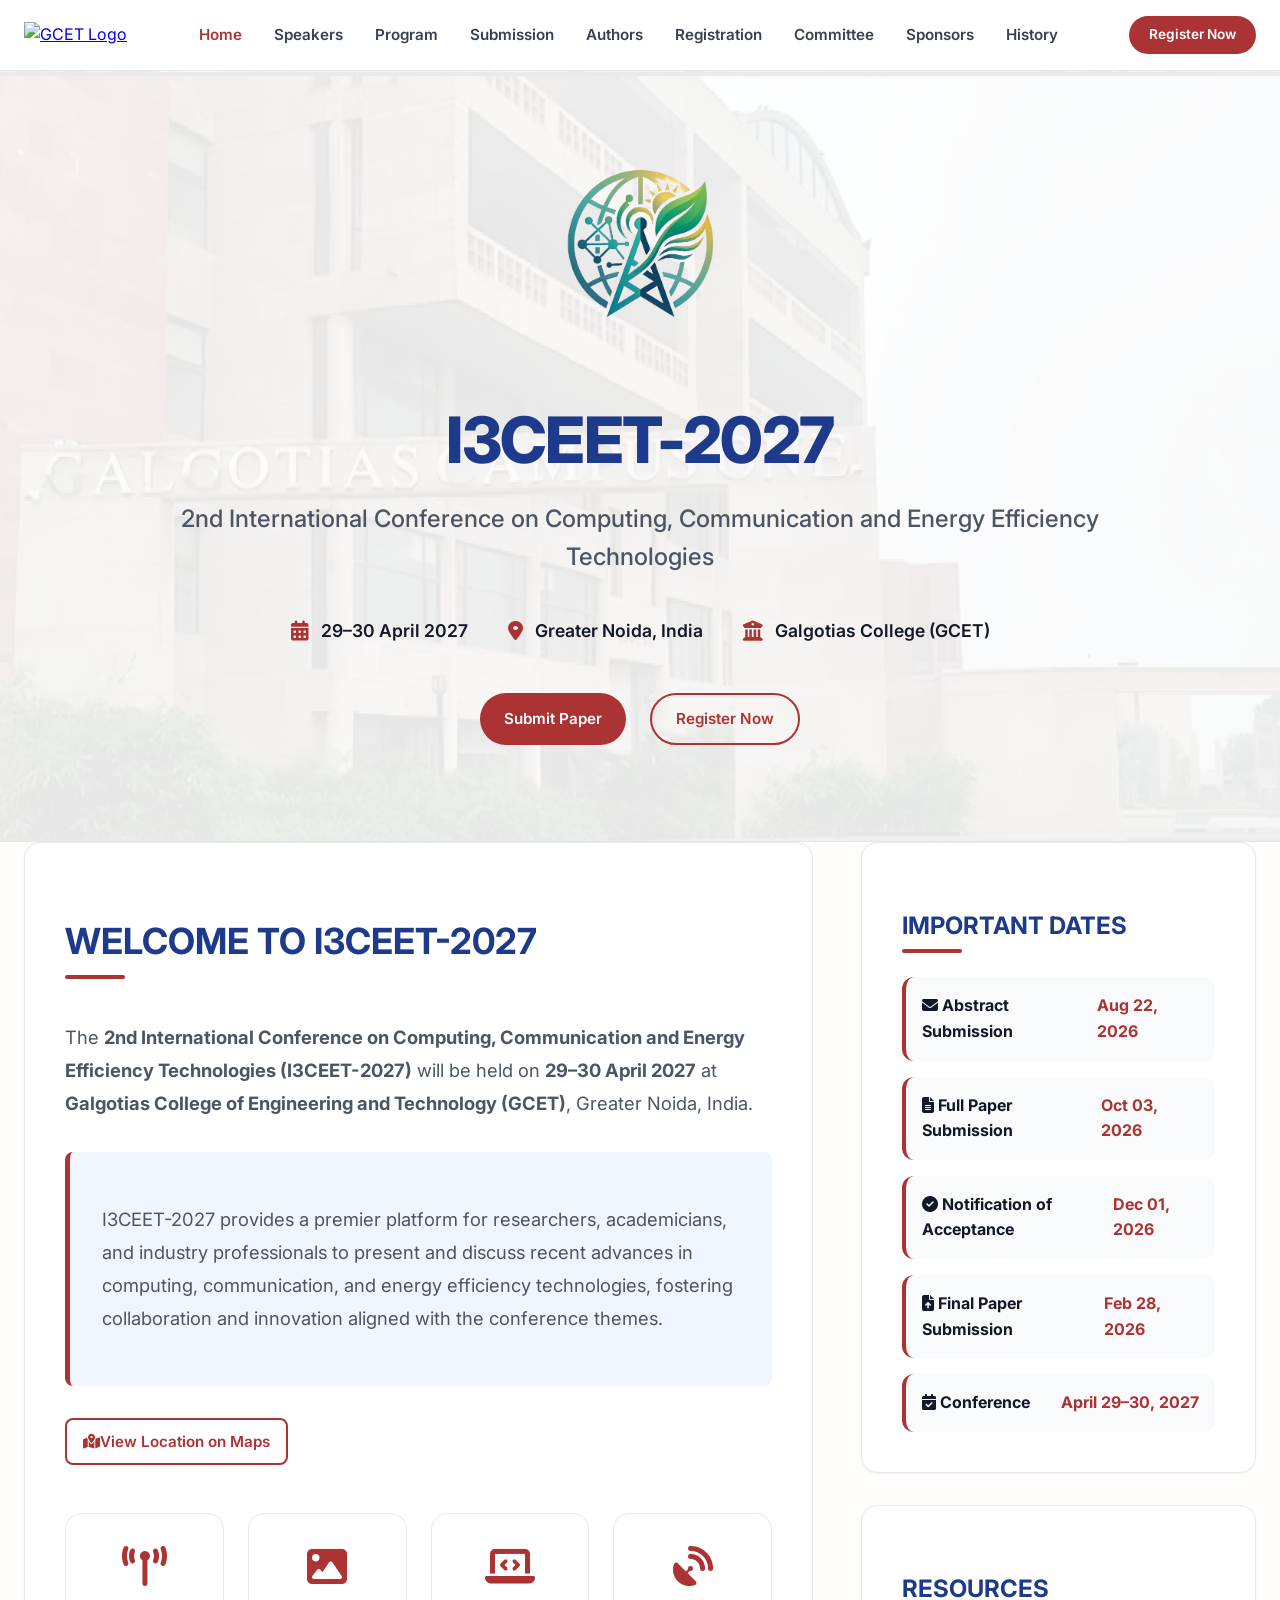
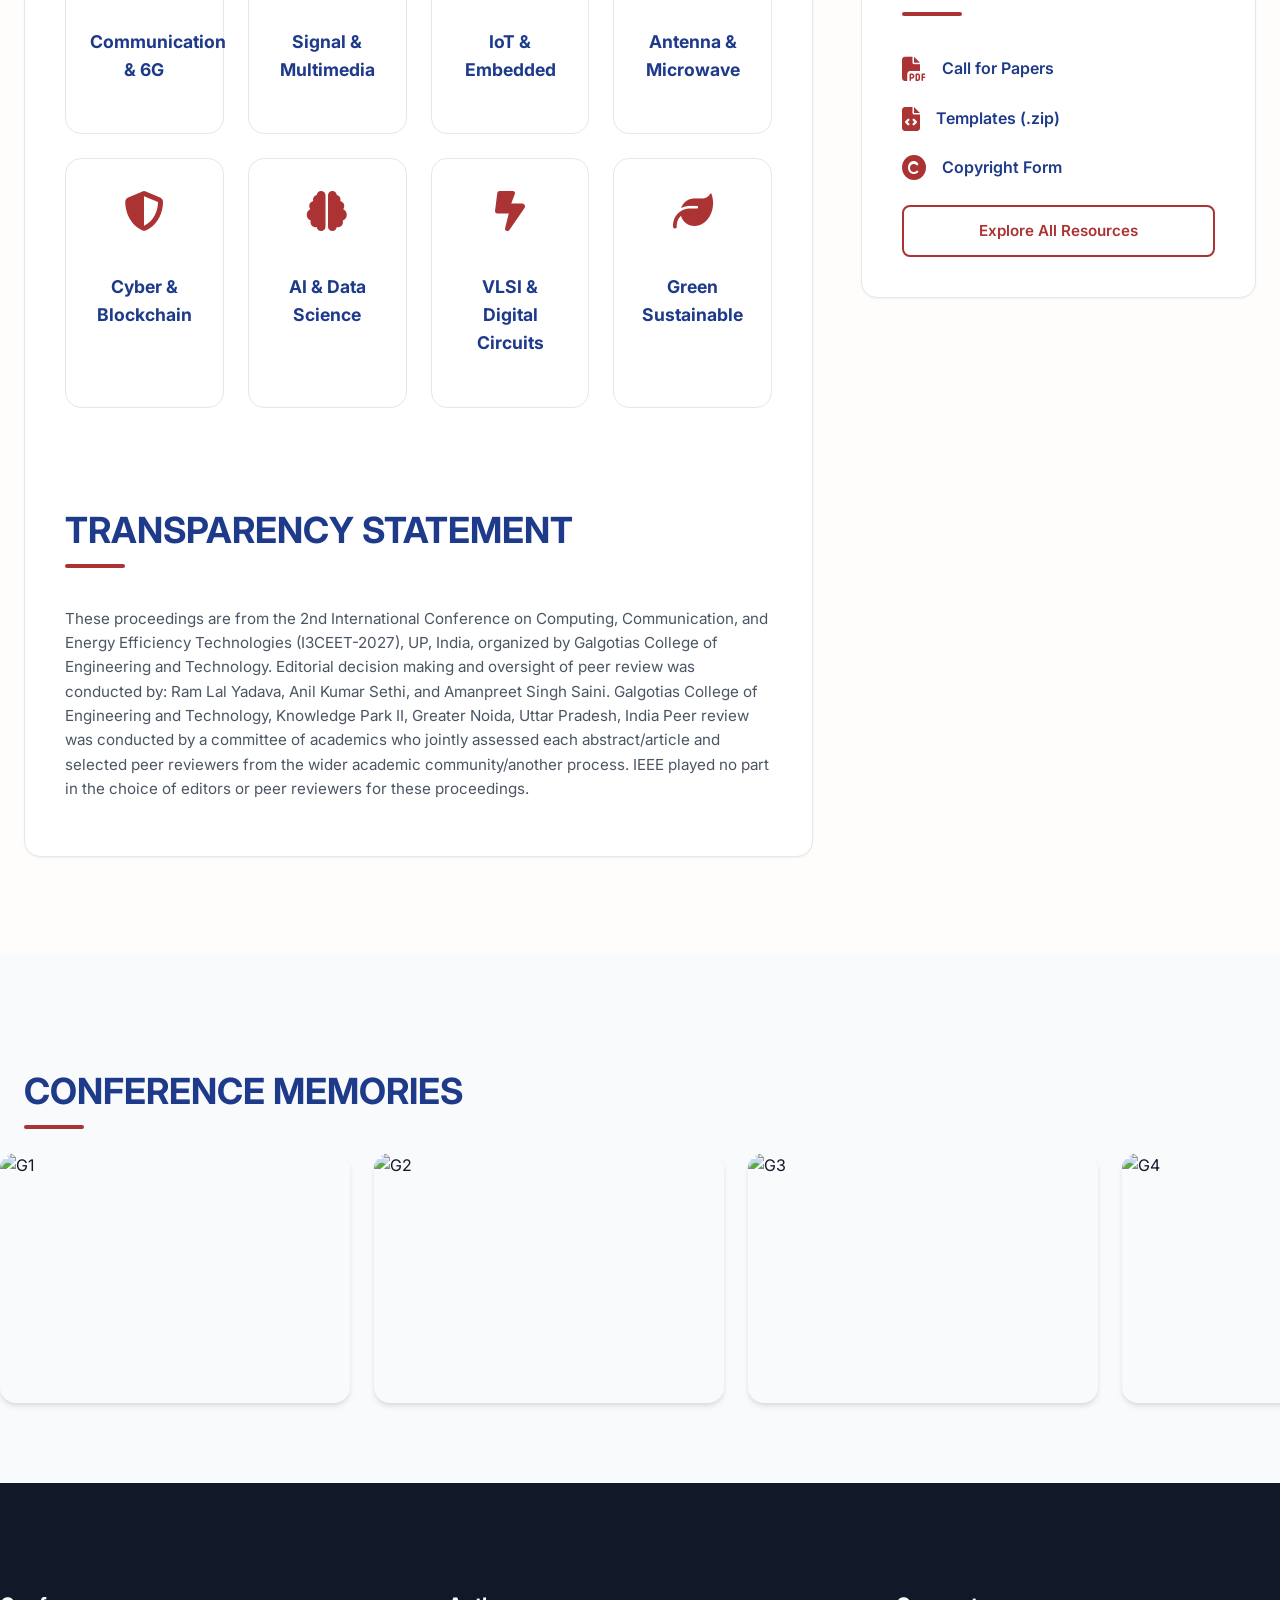
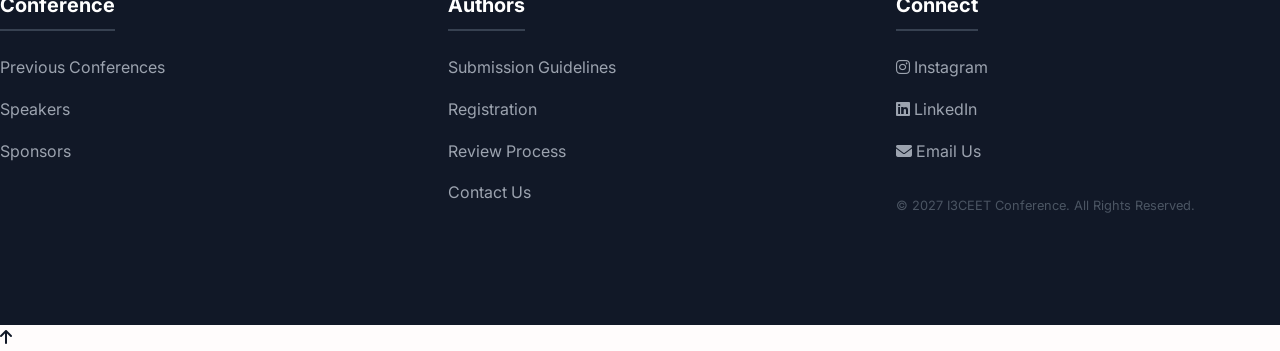
==== index.html @ a471e2b1 "pushing latest changes to new I3CEET repository" ====
<!DOCTYPE html>
<html lang="en">

<head>
    <meta charset="UTF-8">
    <meta name="viewport" content="width=device-width, initial-scale=1.0">
    <title>I3CEET-2027 | IEEE Style Conference</title>

    <!-- Meta SEO -->
    <meta name="keywords"
        content="I3CEET-2027, Conference, Computing, Communication, Energy Efficiency Technologies, GCET, Greater Noida, India">
    <meta name="description"
        content="2nd International Conference on Computing, Communication and Energy Efficiency Technologies (I3CEET-2027) at Galgotias College of Engineering and Technology, Greater Noida.">

    <!-- Fonts & Icons -->
    <link href="https://fonts.googleapis.com/css2?family=Inter:wght@300;400;500;600;700;800&display=swap"
        rel="stylesheet">
    <link rel="stylesheet" href="https://cdnjs.cloudflare.com/ajax/libs/font-awesome/6.4.0/css/all.min.css">

    <!-- CSS -->
    <link rel="stylesheet" href="css/reset.css">
    <link rel="stylesheet" href="css/modern.css">

    <style>
        /* Modern Enhancements for Index Page */
        .hero-section {
            background: linear-gradient(rgba(255, 255, 255, 0.9), rgba(255, 255, 255, 0.9)), url('images/hero-bg.png');
            background-size: cover;
            background-position: center;
        }

        .cta-group {
            display: flex;
            gap: 1.5rem;
            justify-content: center;
            margin-top: 3rem;
        }

        .track-grid {
            display: grid;
            grid-template-columns: repeat(auto-fit, minmax(200px, 1fr));
            gap: 1.5rem;
            margin-top: 3rem;
        }

        .track-card {
            background: white;
            padding: 2rem 1.5rem;
            border-radius: 1rem;
            border: 1px solid var(--border);
            text-align: center;
            transition: var(--transition);
            cursor: pointer;
        }

        .track-card:hover {
            transform: translateY(-5px);
            border-color: var(--accent);
            box-shadow: var(--shadow-lg);
        }

        .track-card i {
            font-size: 2.5rem;
            color: var(--accent);
            margin-bottom: 1.5rem;
        }

        .track-card h3 {
            font-size: 1.1rem;
            font-weight: 700;
            color: #1e3a8a;
        }

        .welcome-text {
            font-size: 1.15rem;
            color: var(--text-muted);
            line-height: 1.8;
        }

        .highlight-box {
            background-color: #eff6ff;
            border-left: 5px solid var(--accent);
            padding: 2rem;
            border-radius: 0.5rem;
            margin: 2rem 0;
        }
    </style>

    <!-- Scripts -->
    <script src="https://code.jquery.com/jquery-3.6.0.min.js"></script>
    <script src="js/ticker-data.js" defer></script>
    <script src="js/footer-data.js" defer></script>
    <script src="js/dates-data.js" defer></script>
    <script src="js/nav-data.js" defer></script>
    <script src="js/modern.js" defer></script>
</head>

<body>

    <!-- News Ticker -->
    <div id="ticker-placeholder"></div>

    <!-- Sticky Navigation -->
    <nav id="nav-placeholder" class="modern-nav"></nav>

    <!-- Hero Section -->
    <header class="modern-header hero-section">
        <div class="container hero-content">
            <img src="images/I3CEET Logo.png" alt="I3CEET Logo" style="width: 200px; margin-bottom: 2rem;">
            <h1 class="conference-title">I3CEET-2027</h1>
            <p class="conference-subtitle">2nd International Conference on Computing, Communication and Energy Efficiency
                Technologies</p>

            <div class="quick-info">
                <div class="info-item"><i class="fa fa-calendar-alt"></i> 29–30 April 2027</div>
                <div class="info-item"><i class="fa fa-map-marker-alt"></i> Greater Noida, India</div>
                <div class="info-item"><i class="fa fa-university"></i> Galgotias College (GCET)</div>
            </div>

            <div class="cta-group" style="flex-wrap: wrap;">
                <a href="paper-sub-guidelines.html" class="btn btn-primary btn-lg">Submit Paper</a>
                <a href="registration.html" class="btn btn-outline btn-lg">Register Now</a>
            </div>
        </div>
    </header>

    <!-- Main Content Area -->
    <div class="container main-content mt-12">

        <!-- Main Column -->
        <main>
            <section class="section-card">
                <h2 class="section-title">WELCOME TO I3CEET-2027</h2>
                <div class="welcome-text">
                    <p>
                        The <strong>2nd International Conference on Computing, Communication and Energy Efficiency
                            Technologies (I3CEET-2027)</strong> will be held on <strong>29–30 April
                            2027</strong> at <strong>Galgotias College of Engineering and Technology (GCET)</strong>,
                        Greater Noida, India.
                    </p>

                    <div class="highlight-box">
                        <p>I3CEET-2027 provides a premier platform for researchers, academicians, and industry
                            professionals to present and discuss recent advances in computing, communication, and
                            energy efficiency technologies, fostering collaboration and innovation aligned with the
                            conference themes.</p>
                    </div>

                    <p style="margin-top: 1.5rem;">
                        <a href="https://maps.app.goo.gl/qdZw1YLJTKPo7xcTA" target="_blank" class="btn btn-outline"
                            style="border-radius: 8px; padding: 0.5rem 1rem;">
                            <i class="fa fa-map-location-dot"></i> View Location on Maps
                        </a>
                    </p>
                </div>

                <div class="track-grid" style="grid-template-columns: repeat(auto-fit, minmax(140px, 1fr));">
                    <div class="track-card" onclick="location.href='technical-program.html';">
                        <i class="fa fa-tower-broadcast"></i>
                        <h3>Communication & 6G</h3>
                    </div>
                    <div class="track-card" onclick="location.href='technical-program.html';">
                        <i class="fa fa-image"></i>
                        <h3>Signal & Multimedia</h3>
                    </div>
                    <div class="track-card" onclick="location.href='technical-program.html';">
                        <i class="fa fa-laptop-code"></i>
                        <h3>IoT & Embedded</h3>
                    </div>
                    <div class="track-card" onclick="location.href='technical-program.html';">
                        <i class="fa fa-satellite-dish"></i>
                        <h3>Antenna & Microwave</h3>
                    </div>
                    <div class="track-card" onclick="location.href='technical-program.html';">
                        <i class="fa fa-shield-halved"></i>
                        <h3>Cyber & Blockchain</h3>
                    </div>
                    <div class="track-card" onclick="location.href='technical-program.html';">
                        <i class="fa fa-brain"></i>
                        <h3>AI & Data Science</h3>
                    </div>
                    <div class="track-card" onclick="location.href='technical-program.html';">
                        <i class="fa fa-bolt-lightning"></i>
                        <h3>VLSI & Digital Circuits</h3>
                    </div>
                    <div class="track-card" onclick="location.href='technical-program.html';">
                        <i class="fa fa-leaf"></i>
                        <h3>Green Sustainable</h3>
                    </div>
                </div>

                <div style="margin-top: 4rem;">
                    <h2 class="section-title">TRANSPARENCY STATEMENT</h2>
                    <p style="color: var(--text-muted); font-size: 0.95rem;">
                        These proceedings are from the 2nd International Conference on Computing, Communication, and
                        Energy Efficiency Technologies (I3CEET-2027), UP, India, organized by Galgotias College of
                        Engineering and Technology. Editorial decision making and oversight of peer review was conducted
                        by: Ram Lal Yadava, Anil Kumar Sethi, and Amanpreet Singh Saini. 
                        Galgotias College of Engineering
                        and Technology, Knowledge Park II, Greater Noida, Uttar Pradesh, India Peer review was conducted
                        by a committee of academics who jointly assessed each abstract/article and selected peer
                        reviewers from the wider academic community/another process. IEEE played no part in
                        the choice of editors or peer reviewers for these proceedings.
                    </p>
                </div>
            </section>
        </main>

        <!-- Sidebar -->
        <aside>
            <section class="section-card">
                <h3 class="section-title" style="font-size: 1.5rem;">IMPORTANT DATES</h3>
                <div id="dates-placeholder"></div>
            </section>

            <section class="section-card">
                <h3 class="section-title" style="font-size: 1.5rem;">RESOURCES</h3>
                <ul class="footer-section" style="list-style: none; padding: 0;">
                    <li style="margin-bottom: 1.5rem;">
                        <a href="resources/call_for_papers.pdf"
                            style="display: flex; align-items: center; gap: 1rem; color: #1e3a8a; font-weight: 600;">
                            <i class="fa fa-file-pdf" style="font-size: 1.5rem; color: var(--accent);"></i> Call for
                            Papers
                        </a>
                    </li>
                    <li style="margin-bottom: 1.5rem;">
                        <a href="resources/Submission_Format_Doc.zip"
                            style="display: flex; align-items: center; gap: 1rem; color: #1e3a8a; font-weight: 600;">
                            <i class="fa fa-file-code" style="font-size: 1.5rem; color: var(--accent);"></i> Templates
                            (.zip)
                        </a>
                    </li>
                    <li style="margin-bottom: 1.5rem;">
                        <a href="resources/copyright_form.docx"
                            style="display: flex; align-items: center; gap: 1rem; color: #1e3a8a; font-weight: 600;">
                            <i class="fa fa-copyright" style="font-size: 1.5rem; color: var(--accent);"></i> Copyright
                            Form
                        </a>
                    </li>
                </ul>
                <a href="paper-sub-guidelines.html#resources" class="btn btn-outline"
                    style="width: 100%; border-radius: 8px;">Explore All Resources</a>
            </section>
        </aside>

    </div>

    <!-- Gallery Section -->
    <section class="full-width-gallery">
        <div class="container">
            <h2 class="section-title">CONFERENCE MEMORIES</h2>
        </div>
        <div class="gallery-wrapper mt-8">
            <div class="gallery-track">
                <!-- Original Items -->
                <div class="gallery-item"><img src="images/previmg/previmg1.jpeg" alt="G1"></div>
                <div class="gallery-item"><img src="images/previmg/previmg2.jpeg" alt="G2"></div>
                <div class="gallery-item"><img src="images/previmg/previmg3.jpeg" alt="G3"></div>
                <div class="gallery-item"><img src="images/previmg/previmg4.jpeg" alt="G4"></div>
                <div class="gallery-item"><img src="images/previmg/previmg5.jpeg" alt="G5"></div>
                <div class="gallery-item"><img src="images/previmg/previmg6.jpeg" alt="G6"></div>
                <div class="gallery-item"><img src="images/previmg/previmg7.jpeg" alt="G7"></div>
                <div class="gallery-item"><img src="images/previmg/previmg8.jpeg" alt="G8"></div>
                <div class="gallery-item"><img src="images/previmg/previmg9.jpeg" alt="G9"></div>
                <div class="gallery-item"><img src="images/previmg/previmg10.jpeg" alt="G10"></div>
                <div class="gallery-item"><img src="images/previmg/previmg11.jpeg" alt="G11"></div>
                <!-- Duplicate for Loop -->
                <div class="gallery-item"><img src="images/previmg/previmg1.jpeg" alt="G1"></div>
                <div class="gallery-item"><img src="images/previmg/previmg2.jpeg" alt="G2"></div>
                <div class="gallery-item"><img src="images/previmg/previmg3.jpeg" alt="G3"></div>
                <div class="gallery-item"><img src="images/previmg/previmg4.jpeg" alt="G4"></div>
                <div class="gallery-item"><img src="images/previmg/previmg5.jpeg" alt="G5"></div>
                <div class="gallery-item"><img src="images/previmg/previmg6.jpeg" alt="G6"></div>
                <div class="gallery-item"><img src="images/previmg/previmg7.jpeg" alt="G7"></div>
                <div class="gallery-item"><img src="images/previmg/previmg8.jpeg" alt="G8"></div>
                <div class="gallery-item"><img src="images/previmg/previmg9.jpeg" alt="G9"></div>
                <div class="gallery-item"><img src="images/previmg/previmg10.jpeg" alt="G10"></div>
                <div class="gallery-item"><img src="images/previmg/previmg11.jpeg" alt="G11"></div>
            </div>
        </div>
    </section>

    <!-- Footer -->
    <div id="footer-placeholder"></div>

</body>

</html>
---- css/modern.css ----
/* Modern Design System for I3CSET-2026 (IEEE Style) */
@import url('https://fonts.googleapis.com/css2?family=Inter:wght@300;400;500;600;700;800&display=swap');

:root {
    /* Primary Color Palette (Deep Blue/IEEE vibe) */
    --primary: #9b0000; /* blue-800 */
    --primary-light: #ba6060; /* blue-500 */
    --accent: #ab3333; /* blue-600 */
    --accent-hover: #9b0000; /* blue-700 */
    
    /* Neutral Colors */
    --bg: #fffcfc;
    --section-bg: #f9fafb; /* gray-50 */
    --text: #111827; /* gray-900 */
    --text-muted: #4b5563; /* gray-600 */
    --border: #e5e7eb; /* gray-200 */
    
    /* Shadows & Transitions */
    --shadow-sm: 0 1px 2px 0 rgba(0, 0, 0, 0.05);
    --shadow-md: 0 4px 6px -1px rgba(0, 0, 0, 0.1), 0 2px 4px -1px rgba(0, 0, 0, 0.06);
    --shadow-lg: 0 10px 15px -3px rgba(0, 0, 0, 0.1), 0 4px 6px -2px rgba(0, 0, 0, 0.05);
    --transition: all 0.3s cubic-bezier(0.4, 0, 0.2, 1);
}

*, ::before, ::after {
    box-sizing: border-box;
}

body {
    font-family: 'Inter', -apple-system, BlinkMacSystemFont, "Segoe UI", Roboto, Helvetica, Arial, sans-serif;
    background-color: var(--bg);
    color: var(--text);
    line-height: 1.6;
    margin: 0;
    overflow-x: hidden;
}

/* Container */
.container {
    width: 100%;
    margin-right: auto;
    margin-left: auto;
    padding-right: 1.5rem;
    padding-left: 1.5rem;
    max-width: 1280px;
}

@media (max-width: 640px) {
    .container {
        padding-right: 1rem;
        padding-left: 1rem;
    }
}

/* Utilities */
.text-center { text-align: center; }
.my-12 { margin-top: 3rem; margin-bottom: 3rem; }
.py-16 { padding-top: 4rem; padding-bottom: 4rem; }
.flex { display: flex; }
.grid { display: grid; }
.gap-8 { gap: 2rem; }
.items-center { align-items: center; }
.justify-between { justify-content: space-between; }

/* Buttons */
.btn {
    display: inline-flex;
    align-items: center;
    justify-content: center;
    padding: 0.75rem 1.5rem;
    font-weight: 600;
    border-radius: 9999px;
    transition: var(--transition);
    cursor: pointer;
    text-decoration: none;
    font-size: 0.95rem;
}

.btn-primary {
    background-color: var(--accent);
    color: white;
    border: none;
}

.btn-primary:hover {
    background-color: var(--accent-hover);
    transform: translateY(-2px);
    box-shadow: var(--shadow-lg);
}

.btn-outline {
    background-color: transparent;
    color: var(--accent);
    border: 2px solid var(--accent);
}

.btn-outline:hover {
    background-color: var(--accent);
    color: white;
    transform: translateY(-2px);
}

/* Header */
.modern-header {
    background-color: var(--bg);
    padding: 6rem 0;
    position: relative;
    border-bottom: 1px solid var(--border);
}

.hero-content {
    max-width: 1000px;
    margin: 0 auto;
    text-align: center;
}

.conference-title {
    font-size: clamp(2rem, 8vw, 4rem);
    font-weight: 800;
    color: #1e3a8a; /* blue-900 */
    margin-bottom: 1rem;
    letter-spacing: -0.025em;
    line-height: 1.1;
}

.conference-subtitle {
    font-size: clamp(1rem, 4vw, 1.5rem);
    color: var(--text-muted);
    margin-bottom: 2.5rem;
    font-weight: 500;
}

.quick-info {
    display: flex;
    justify-content: center;
    gap: 1.5rem 2.5rem;
    margin-bottom: 3rem;
    flex-wrap: wrap;
}

.info-item {
    display: flex;
    align-items: center;
    gap: 0.75rem;
    color: var(--text);
    font-weight: 600;
    font-size: clamp(0.9rem, 3vw, 1.1rem);
}

.info-item i {
    color: var(--accent);
    font-size: 1.25rem;
}

/* Navigation */
.modern-nav {
    position: sticky;
    top: 0;
    z-index: 50;
    background-color: rgba(255, 255, 255, 0.9);
    backdrop-filter: blur(8px);
    border-bottom: 1px solid var(--border);
    padding: 1rem 0;
}

.nav-container {
    display: flex;
    justify-content: space-between;
    align-items: center;
}

.nav-logo-img {
    height: 48px;
    width: auto;
}

.nav-links {
    list-style: none;
    display: flex;
    gap: 2rem;
    margin: 0;
    padding: 0;
}

.nav-links a {
    text-decoration: none;
    color: #374151; /* gray-700 */
    font-weight: 600;
    font-size: 0.95rem;
    transition: var(--transition);
}

.nav-links a:hover, .nav-links a.active {
    color: var(--accent);
}

/* Ticker Styles */
#news-ticker-container {
    background-color: var(--accent);
    color: white;
    padding: 0.6rem 0;
    overflow: hidden;
    position: relative;
    z-index: 60;
}

.ticker-content {
    display: inline-block;
    white-space: nowrap;
    padding-left: 100%;
    animation: ticker 25s linear infinite;
}

.ticker-item {
    display: inline-block;
    margin-right: 4rem;
    font-weight: 500;
}

@keyframes ticker {
    0% { transform: translateX(0); }
    100% { transform: translateX(-100%); }
}

/* Sections & Sidebar */
.main-content {
    display: grid;
    grid-template-columns: 2fr 1fr;
    gap: 3rem;
    margin-bottom: 4rem;
}

.section-card {
    background-color: white;
    padding: 2.5rem;
    border-radius: 1rem;
    border: 1px solid var(--border);
    box-shadow: var(--shadow-sm);
    margin-bottom: 2rem;
}

.section-title {
    font-size: clamp(1.5rem, 5vw, 2.25rem);
    font-weight: 700;
    color: #1e3a8a;
    margin-bottom: 2rem;
    position: relative;
    display: inline-block;
}

.section-title::after {
    content: '';
    position: absolute;
    bottom: -8px;
    left: 0;
    width: 60px;
    height: 4px;
    background-color: var(--accent);
    border-radius: 2px;
}

/* Responsive Table Wrapper */
.table-wrapper {
    width: 100%;
    overflow-x: auto;
    -webkit-overflow-scrolling: touch;
    margin-bottom: 1rem;
    border-radius: 0.5rem;
    box-shadow: var(--shadow-sm);
}

/* Important Dates Table/List */
.date-list {
    display: flex;
    flex-direction: column;
    gap: 1rem;
}

.date-card {
    display: flex;
    justify-content: space-between;
    align-items: center;
    padding: 1rem;
    background-color: var(--section-bg);
    border-radius: 0.75rem;
    border-left: 4px solid var(--accent);
    transition: var(--transition);
}

.date-card:hover {
    transform: translateX(5px);
    box-shadow: var(--shadow-md);
}

.date-card .label {
    font-weight: 700;
    color: var(--text);
}

.date-card .value {
    color: var(--accent);
    font-weight: 700;
}

/* Gallery */
.full-width-gallery {
    background-color: var(--section-bg);
    padding: 5rem 0;
    overflow: hidden;
}

.gallery-track {
    display: flex;
    width: max-content;
    animation: scroll 40s linear infinite;
    gap: 1.5rem;
}

.gallery-item {
    width: clamp(250px, 40vw, 350px);
    height: clamp(180px, 30vw, 250px);
    border-radius: 1rem;
    overflow: hidden;
    box-shadow: var(--shadow-md);
    transition: var(--transition);
}

.gallery-item img {
    width: 100%;
    height: 100%;
    object-fit: cover;
    transition: var(--transition);
}

.gallery-item:hover img {
    transform: scale(1.1);
}

@keyframes scroll {
    0% { transform: translateX(0); }
    100% { transform: translateX(-50%); }
}

/* Footer */
footer {
    background-color: #111827; /* gray-900 */
    color: white;
    padding: 5rem 0 2rem;
}

.footer-grid {
    display: grid;
    grid-template-columns: repeat(auto-fit, minmax(250px, 1fr));
    gap: 4rem;
    margin-bottom: 4rem;
}

.footer-section h4 {
    font-size: 1.25rem;
    font-weight: 700;
    margin-bottom: 1.5rem;
    border-bottom: 2px solid #374151;
    padding-bottom: 0.5rem;
    display: inline-block;
}

.footer-section ul {
    list-style: none;
    padding: 0;
    margin: 0;
}

.footer-section ul li {
    margin-bottom: 1rem;
    display: flex;
    align-items: center;
    gap: 0.75rem;
    color: #9ca3af; /* gray-400 */
}

.footer-section a {
    color: #9ca3af;
    text-decoration: none;
    transition: var(--transition);
}

.footer-section a:hover {
    color: white;
}

/* Committee Card (Left Border Accent) */
.committee-card {
    background-color: white;
    padding: 1.5rem;
    border-radius: 0.5rem;
    border: 1px solid var(--border);
    border-left: 4px solid var(--accent);
    box-shadow: var(--shadow-sm);
    transition: var(--transition);
}

.committee-card:hover {
    box-shadow: var(--shadow-md);
    transform: translateY(-2px);
}

.committee-name {
    font-size: 1.15rem;
    font-weight: 700;
    color: #1e3a8a;
    display: block;
}

.committee-inst {
    font-size: 0.9rem;
    color: var(--text-muted);
}

/* Registration Table */
.reg-table {
    width: 100%;
    border-collapse: collapse;
    margin: 2rem 0;
    background-color: white;
    box-shadow: var(--shadow-sm);
    border-radius: 0.5rem;
    overflow: hidden;
}

.reg-table th, .reg-table td {
    padding: 1.25rem;
    text-align: left;
    border-bottom: 1px solid var(--border);
}

.reg-table th {
    background-color: #f3f4f6;
    color: #1e3a8a;
    font-weight: 800;
}

/* Responsive */
@media (max-width: 1024px) {
    .main-content {
        grid-template-columns: 1fr;
        gap: 2rem;
    }
    
    .section-card {
        padding: 1.5rem;
    }
}

@media (max-width: 768px) {
    .modern-header {
        padding: 4rem 0;
    }
    
    .nav-links {
        display: none; /* Hide on mobile by default */
    }
    
    .mobile-menu-toggle {
        display: block !important;
        font-size: 1.5rem;
        cursor: pointer;
    }

    .nav-actions {
        display: none; /* Hide button on mobile to save space */
    }
}

/* Mobile Nav Enhancement */
#nav-links.mobile-active {
    display: flex !important;
    animation: slideIn 0.3s ease-out forwards;
}

@keyframes slideIn {
    from { transform: translateX(100%); }
    to { transform: translateX(0); }
}
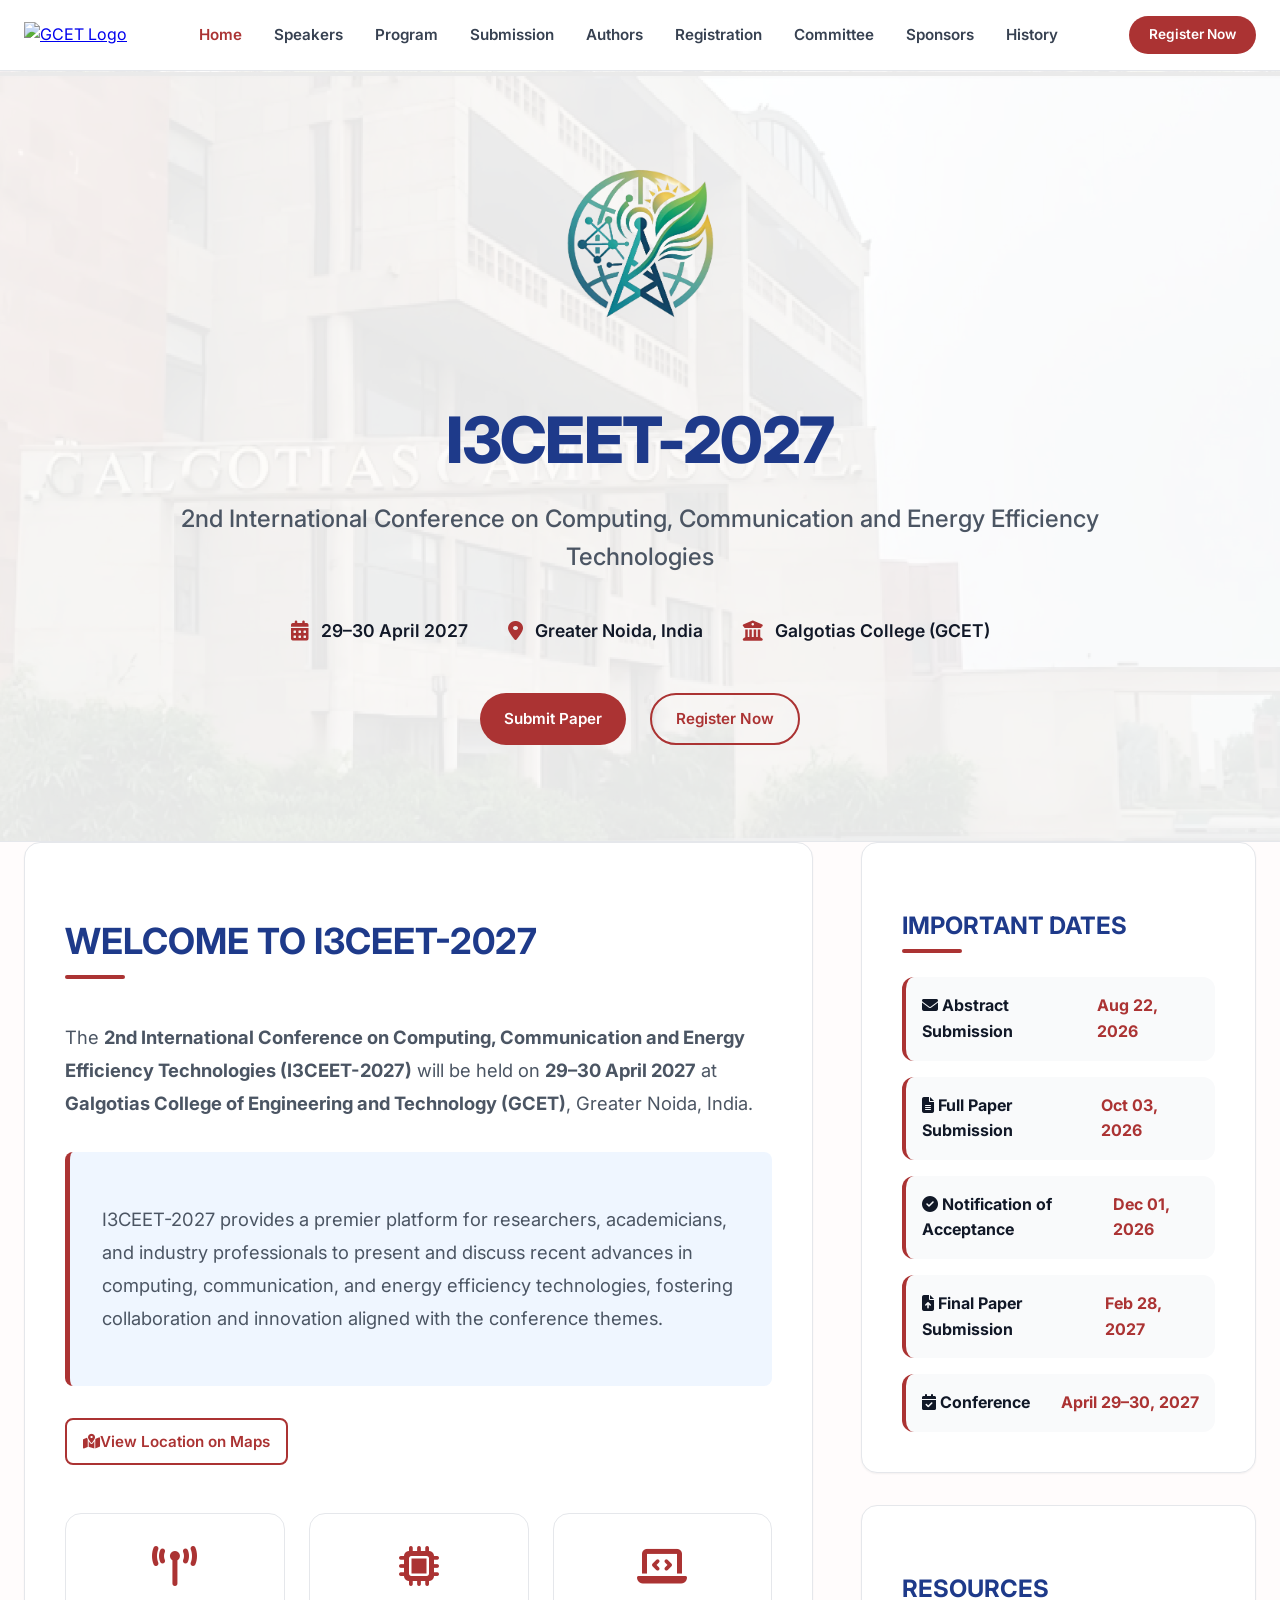
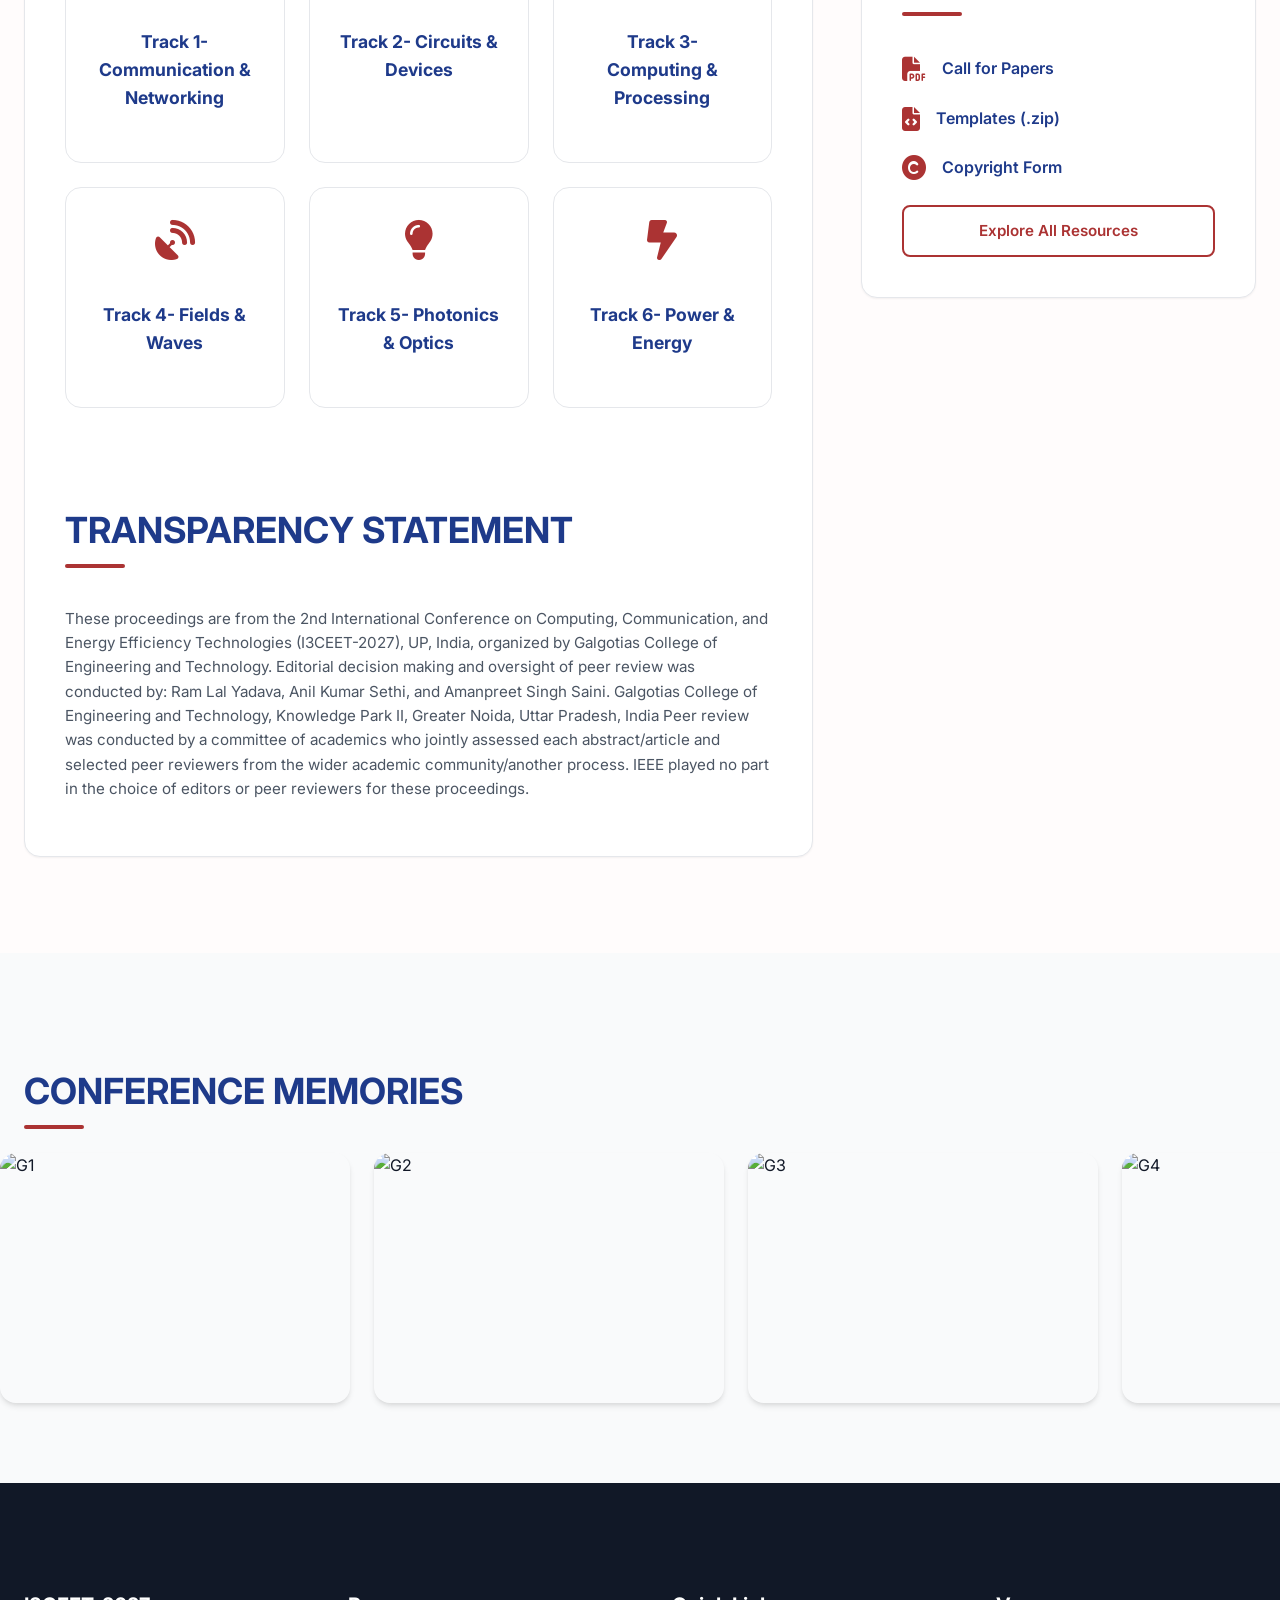
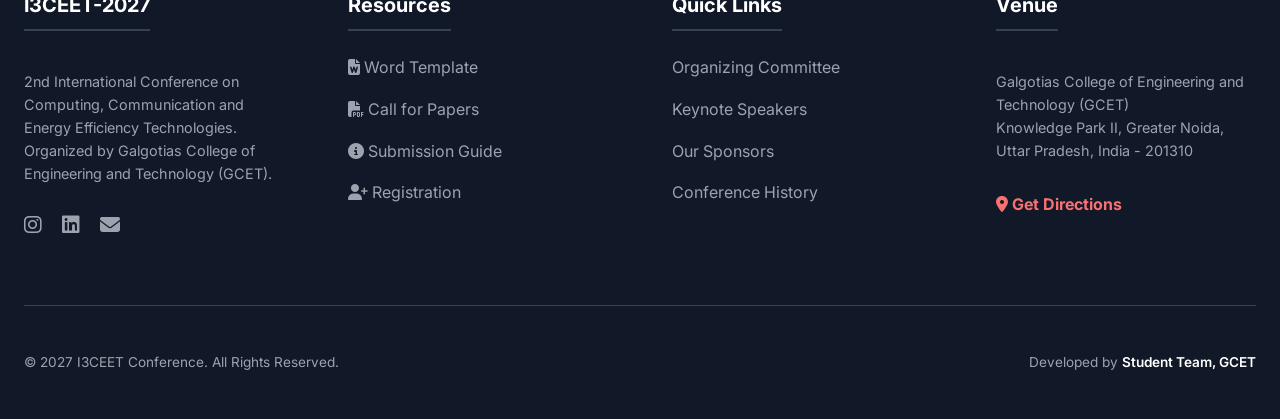
==== commit 838a8760: "Updated technical tracks to 6 IEEE-aligned categories with detailed sub-topics" ====
--- a/index.html
+++ b/index.html
@@ -154,38 +154,30 @@
                     </p>
                 </div>
 
-                <div class="track-grid" style="grid-template-columns: repeat(auto-fit, minmax(140px, 1fr));">
+                <div class="track-grid" style="grid-template-columns: repeat(auto-fit, minmax(200px, 1fr));">
                     <div class="track-card" onclick="location.href='technical-program.html';">
                         <i class="fa fa-tower-broadcast"></i>
-                        <h3>Communication & 6G</h3>
-                    </div>
-                    <div class="track-card" onclick="location.href='technical-program.html';">
-                        <i class="fa fa-image"></i>
-                        <h3>Signal & Multimedia</h3>
+                        <h3>Track 1- Communication & Networking</h3>
+                    </div>
+                    <div class="track-card" onclick="location.href='technical-program.html';">
+                        <i class="fa fa-microchip"></i>
+                        <h3>Track 2- Circuits & Devices</h3>
                     </div>
                     <div class="track-card" onclick="location.href='technical-program.html';">
                         <i class="fa fa-laptop-code"></i>
-                        <h3>IoT & Embedded</h3>
+                        <h3>Track 3- Computing & Processing</h3>
                     </div>
                     <div class="track-card" onclick="location.href='technical-program.html';">
                         <i class="fa fa-satellite-dish"></i>
-                        <h3>Antenna & Microwave</h3>
-                    </div>
-                    <div class="track-card" onclick="location.href='technical-program.html';">
-                        <i class="fa fa-shield-halved"></i>
-                        <h3>Cyber & Blockchain</h3>
-                    </div>
-                    <div class="track-card" onclick="location.href='technical-program.html';">
-                        <i class="fa fa-brain"></i>
-                        <h3>AI & Data Science</h3>
+                        <h3>Track 4- Fields & Waves</h3>
+                    </div>
+                    <div class="track-card" onclick="location.href='technical-program.html';">
+                        <i class="fa fa-lightbulb"></i>
+                        <h3>Track 5- Photonics & Optics</h3>
                     </div>
                     <div class="track-card" onclick="location.href='technical-program.html';">
                         <i class="fa fa-bolt-lightning"></i>
-                        <h3>VLSI & Digital Circuits</h3>
-                    </div>
-                    <div class="track-card" onclick="location.href='technical-program.html';">
-                        <i class="fa fa-leaf"></i>
-                        <h3>Green Sustainable</h3>
+                        <h3>Track 6- Power & Energy</h3>
                     </div>
                 </div>
 
--- a/css/modern.css
+++ b/css/modern.css
@@ -1,4 +1,4 @@
-/* Modern Design System for I3CSET-2026 (IEEE Style) */
+/* Modern Design System for I3CEET-2027 (IEEE Style) */
 @import url('https://fonts.googleapis.com/css2?family=Inter:wght@300;400;500;600;700;800&display=swap');
 
 :root {
@@ -480,4 +480,39 @@
 @keyframes slideIn {
     from { transform: translateX(100%); }
     to { transform: translateX(0); }
+}
+
+/* Back to Top Button */
+.back-to-top {
+    position: fixed;
+    bottom: 2.5rem;
+    right: 2.5rem;
+    width: 3.5rem;
+    height: 3.5rem;
+    background-color: var(--accent);
+    color: white;
+    display: flex;
+    align-items: center;
+    justify-content: center;
+    border-radius: 50%;
+    cursor: pointer;
+    box-shadow: var(--shadow-lg);
+    z-index: 1000;
+    opacity: 0;
+    visibility: hidden;
+    transition: var(--transition);
+}
+
+.back-to-top.show {
+    opacity: 1;
+    visibility: visible;
+}
+
+.back-to-top:hover {
+    background-color: var(--accent-hover);
+    transform: translateY(-5px);
+}
+
+.back-to-top i {
+    font-size: 1.25rem;
 }
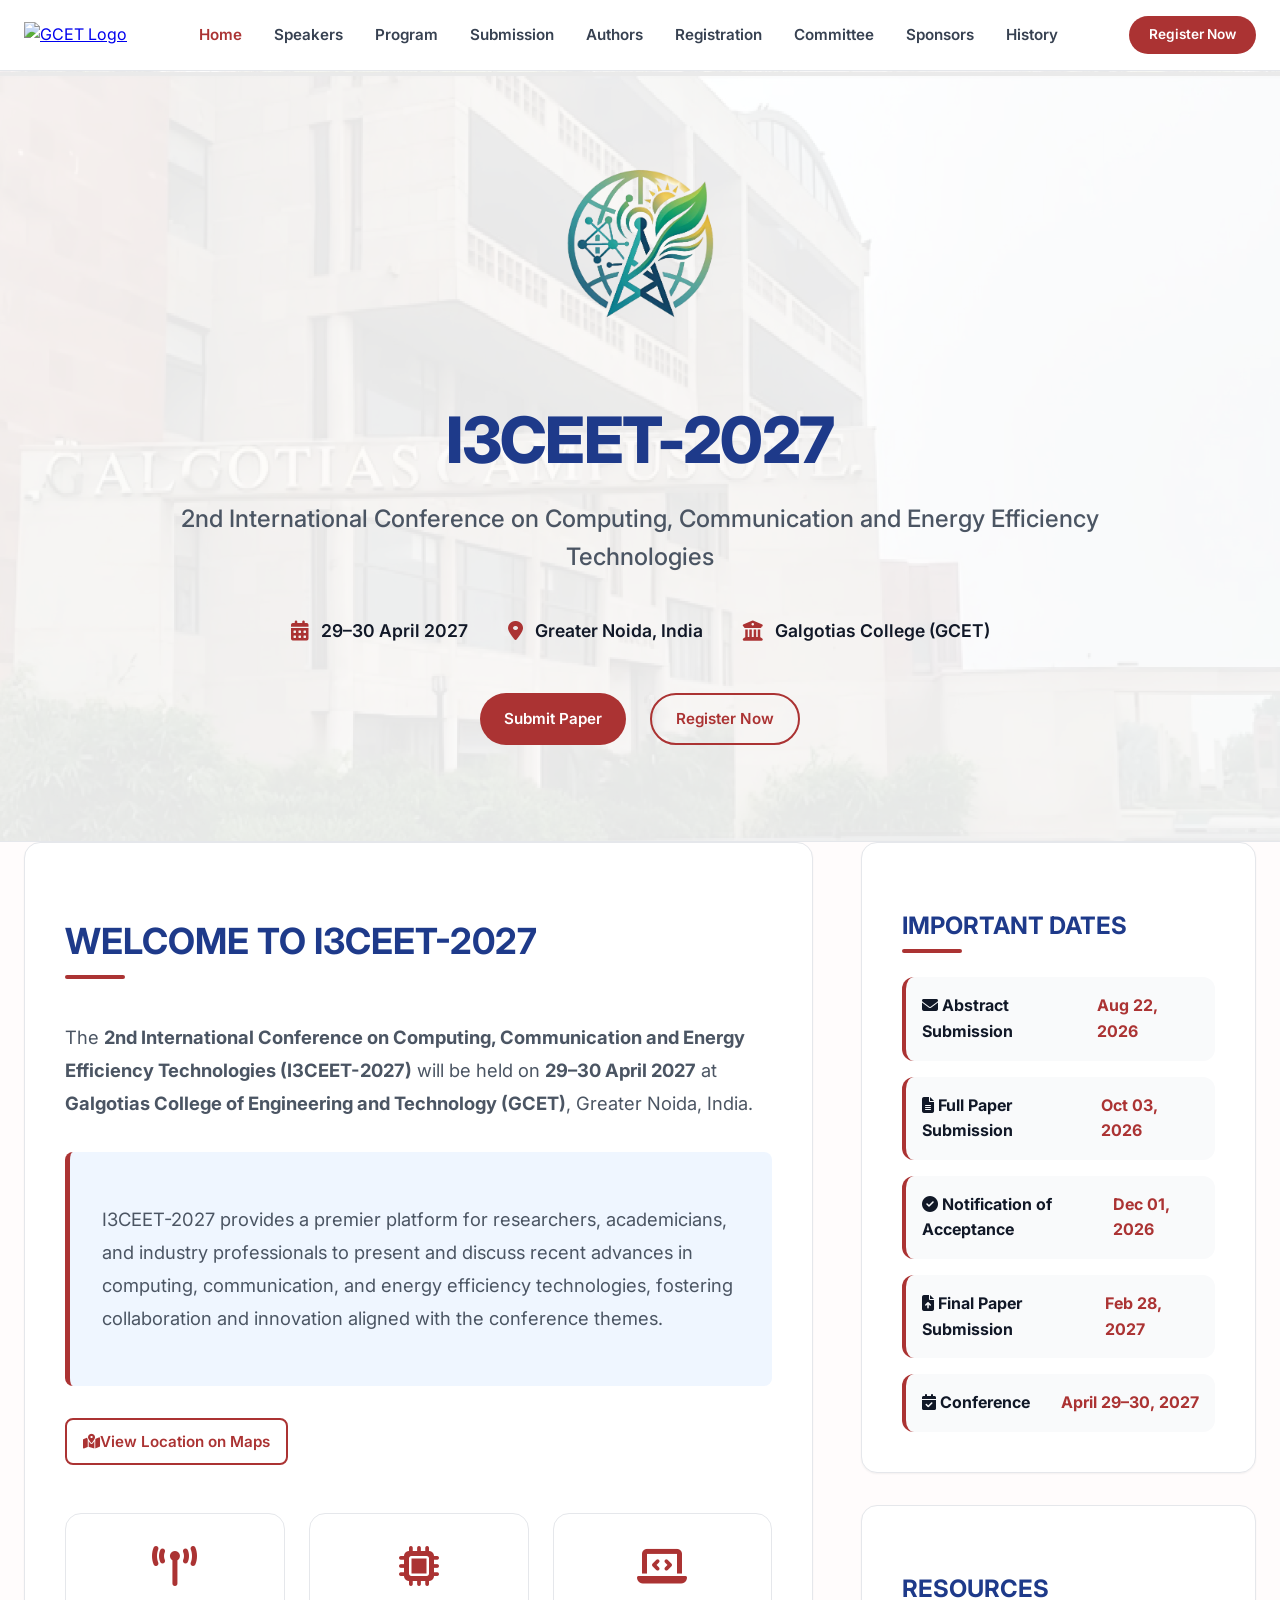
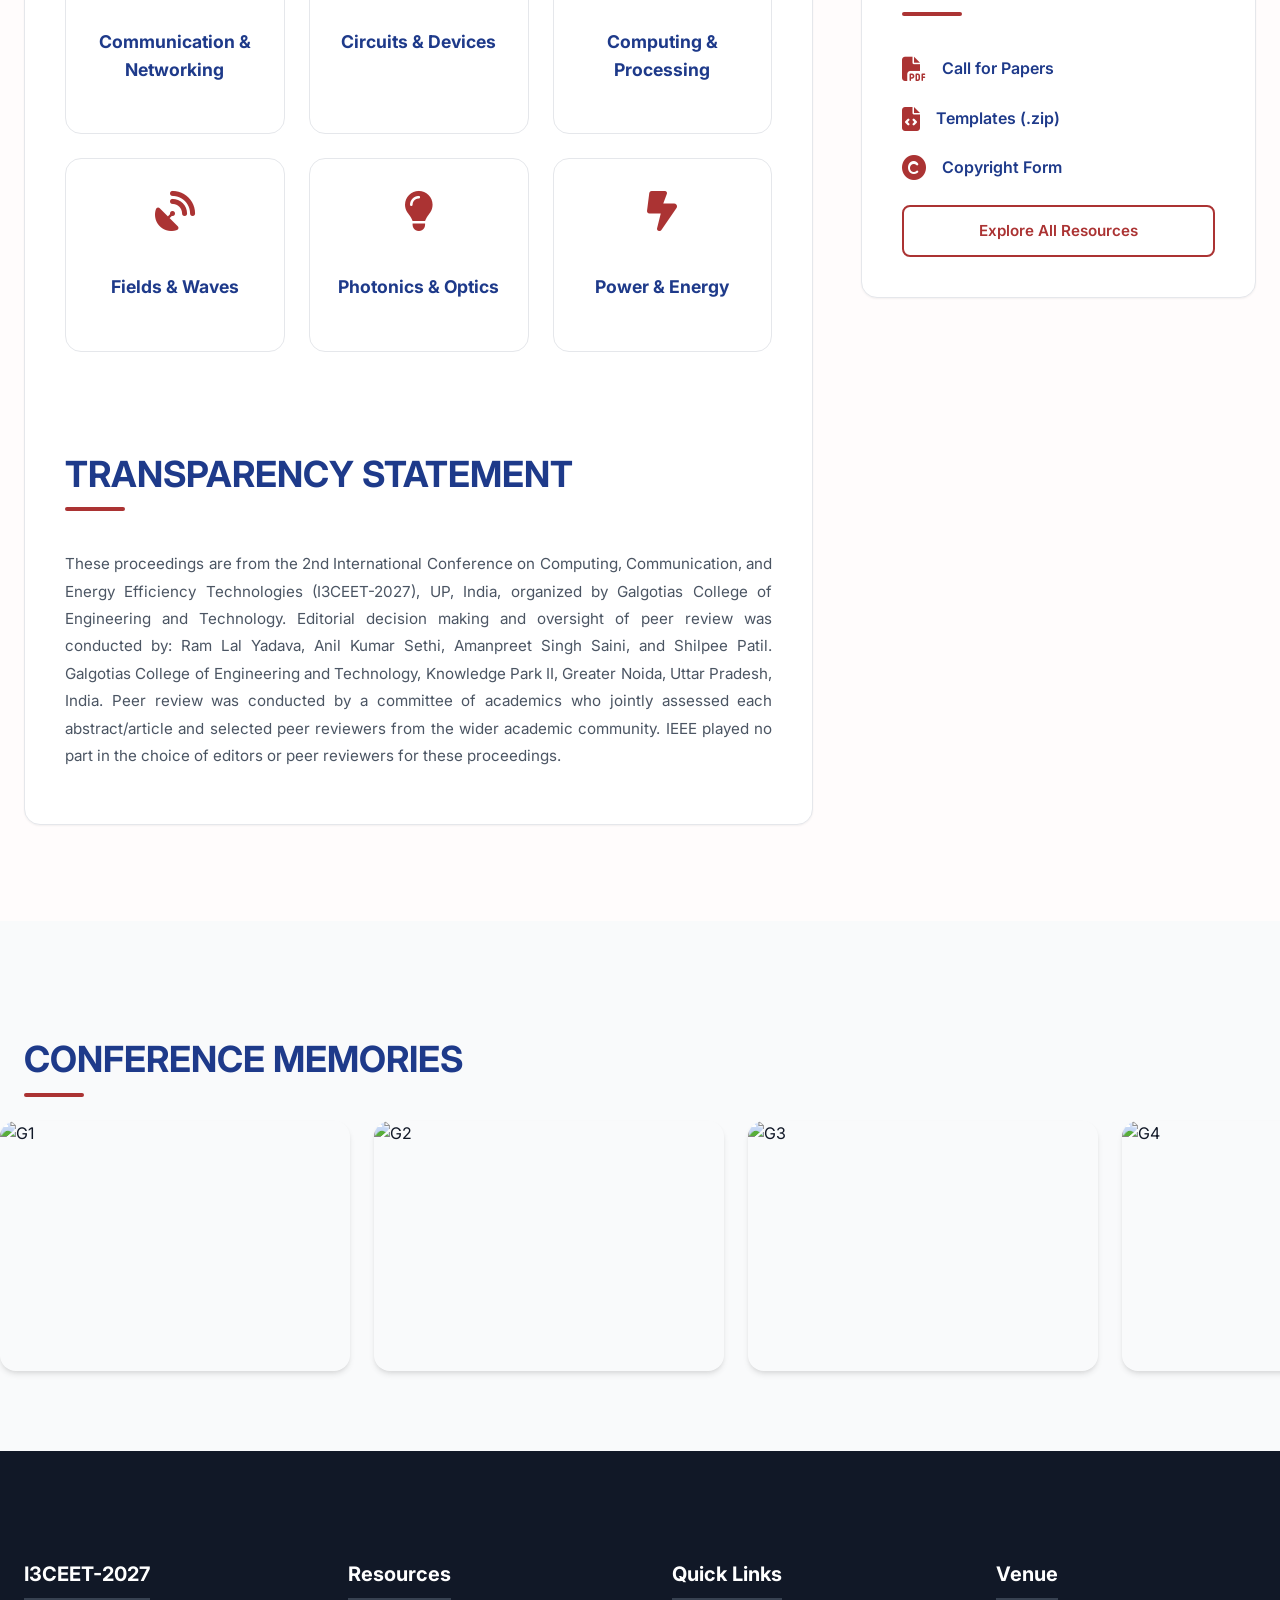
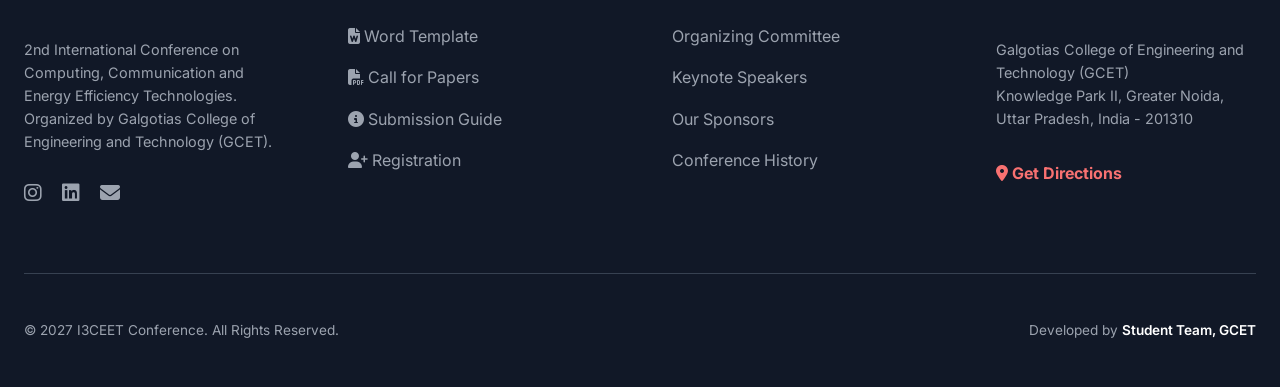
==== commit 1fe06e77: "Applied justified alignment to transparency statement" ====
--- a/index.html
+++ b/index.html
@@ -157,41 +157,41 @@
                 <div class="track-grid" style="grid-template-columns: repeat(auto-fit, minmax(200px, 1fr));">
                     <div class="track-card" onclick="location.href='technical-program.html';">
                         <i class="fa fa-tower-broadcast"></i>
-                        <h3>Track 1- Communication & Networking</h3>
+                        <h3>Communication & Networking</h3>
                     </div>
                     <div class="track-card" onclick="location.href='technical-program.html';">
                         <i class="fa fa-microchip"></i>
-                        <h3>Track 2- Circuits & Devices</h3>
+                        <h3>Circuits & Devices</h3>
                     </div>
                     <div class="track-card" onclick="location.href='technical-program.html';">
                         <i class="fa fa-laptop-code"></i>
-                        <h3>Track 3- Computing & Processing</h3>
+                        <h3>Computing & Processing</h3>
                     </div>
                     <div class="track-card" onclick="location.href='technical-program.html';">
                         <i class="fa fa-satellite-dish"></i>
-                        <h3>Track 4- Fields & Waves</h3>
+                        <h3>Fields & Waves</h3>
                     </div>
                     <div class="track-card" onclick="location.href='technical-program.html';">
                         <i class="fa fa-lightbulb"></i>
-                        <h3>Track 5- Photonics & Optics</h3>
+                        <h3>Photonics & Optics</h3>
                     </div>
                     <div class="track-card" onclick="location.href='technical-program.html';">
                         <i class="fa fa-bolt-lightning"></i>
-                        <h3>Track 6- Power & Energy</h3>
+                        <h3>Power & Energy</h3>
                     </div>
                 </div>
 
                 <div style="margin-top: 4rem;">
                     <h2 class="section-title">TRANSPARENCY STATEMENT</h2>
-                    <p style="color: var(--text-muted); font-size: 0.95rem;">
+                    <p style="color: var(--text-muted); font-size: 0.95rem; text-align: justify; line-height: 1.8;">
                         These proceedings are from the 2nd International Conference on Computing, Communication, and
                         Energy Efficiency Technologies (I3CEET-2027), UP, India, organized by Galgotias College of
                         Engineering and Technology. Editorial decision making and oversight of peer review was conducted
-                        by: Ram Lal Yadava, Anil Kumar Sethi, and Amanpreet Singh Saini. 
+                        by: Ram Lal Yadava, Anil Kumar Sethi, Amanpreet Singh Saini, and Shilpee Patil. 
                         Galgotias College of Engineering
-                        and Technology, Knowledge Park II, Greater Noida, Uttar Pradesh, India Peer review was conducted
+                        and Technology, Knowledge Park II, Greater Noida, Uttar Pradesh, India. Peer review was conducted
                         by a committee of academics who jointly assessed each abstract/article and selected peer
-                        reviewers from the wider academic community/another process. IEEE played no part in
+                        reviewers from the wider academic community. IEEE played no part in
                         the choice of editors or peer reviewers for these proceedings.
                     </p>
                 </div>
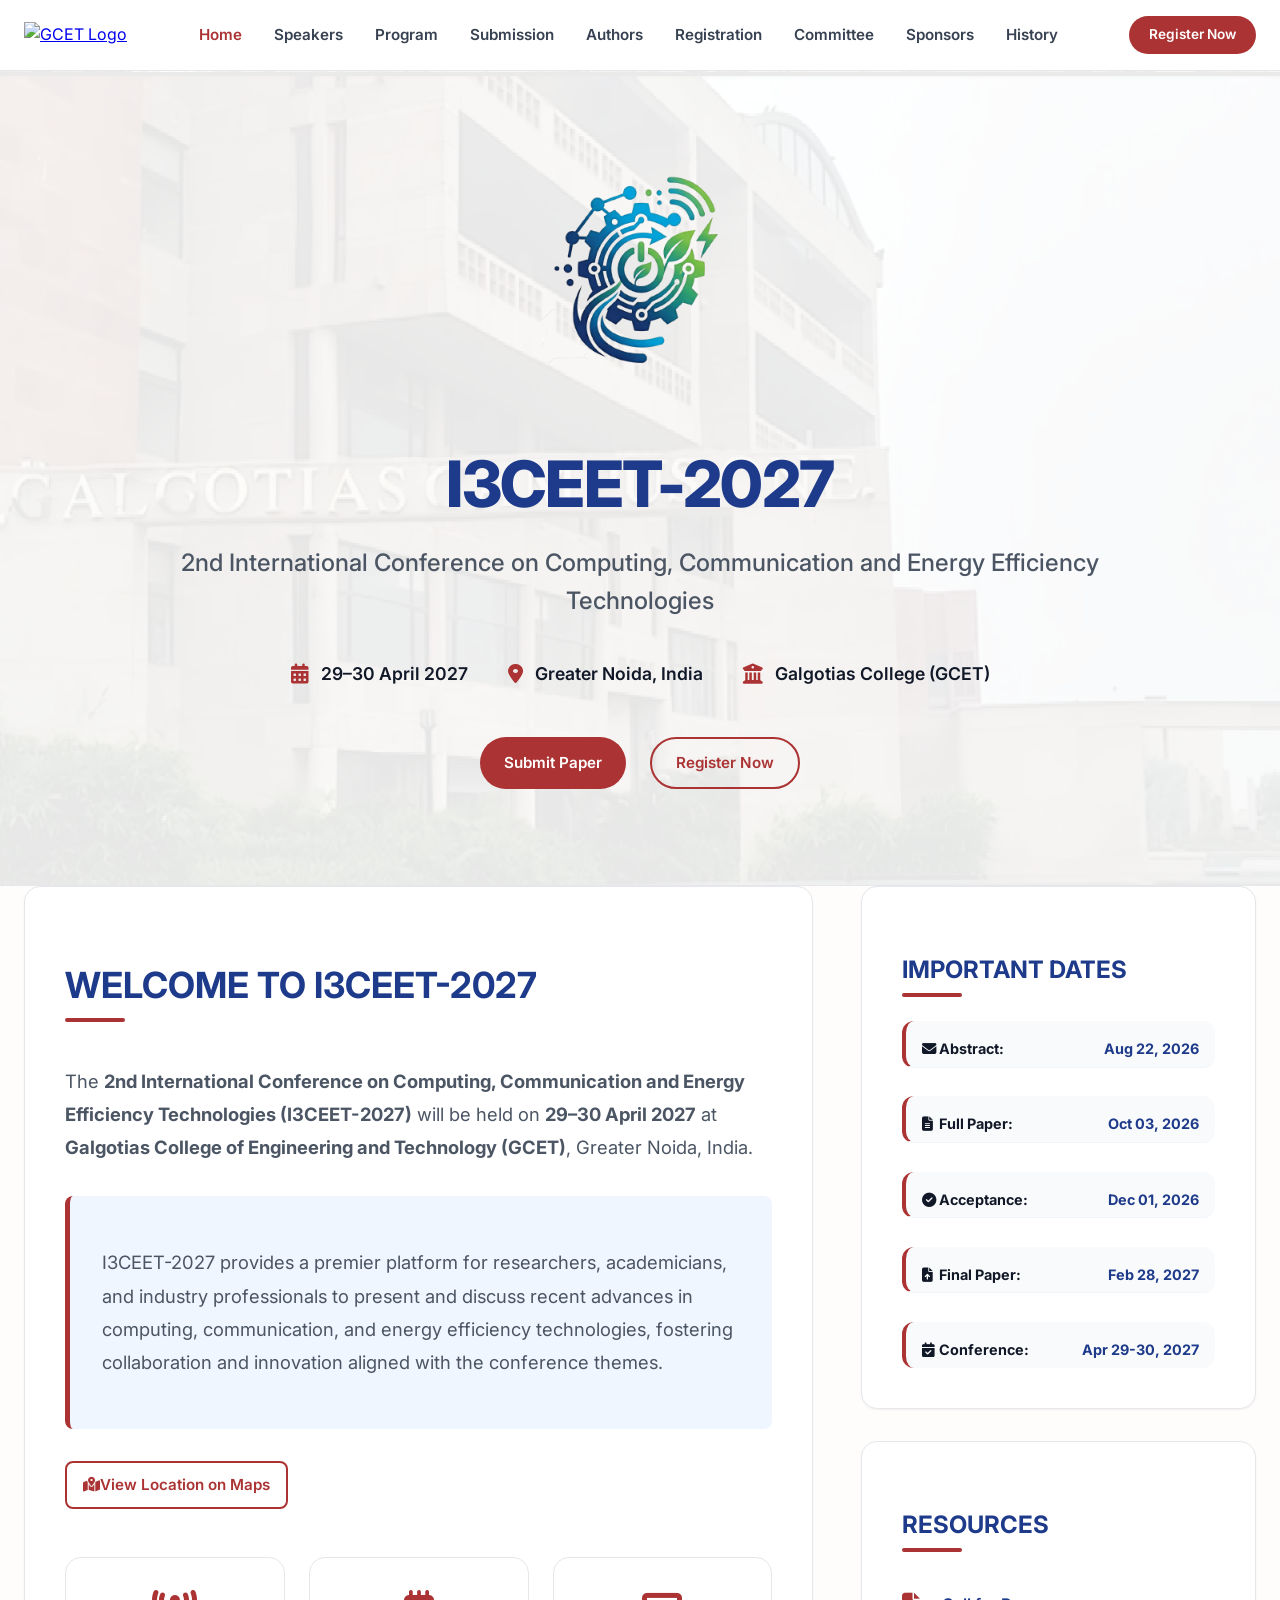
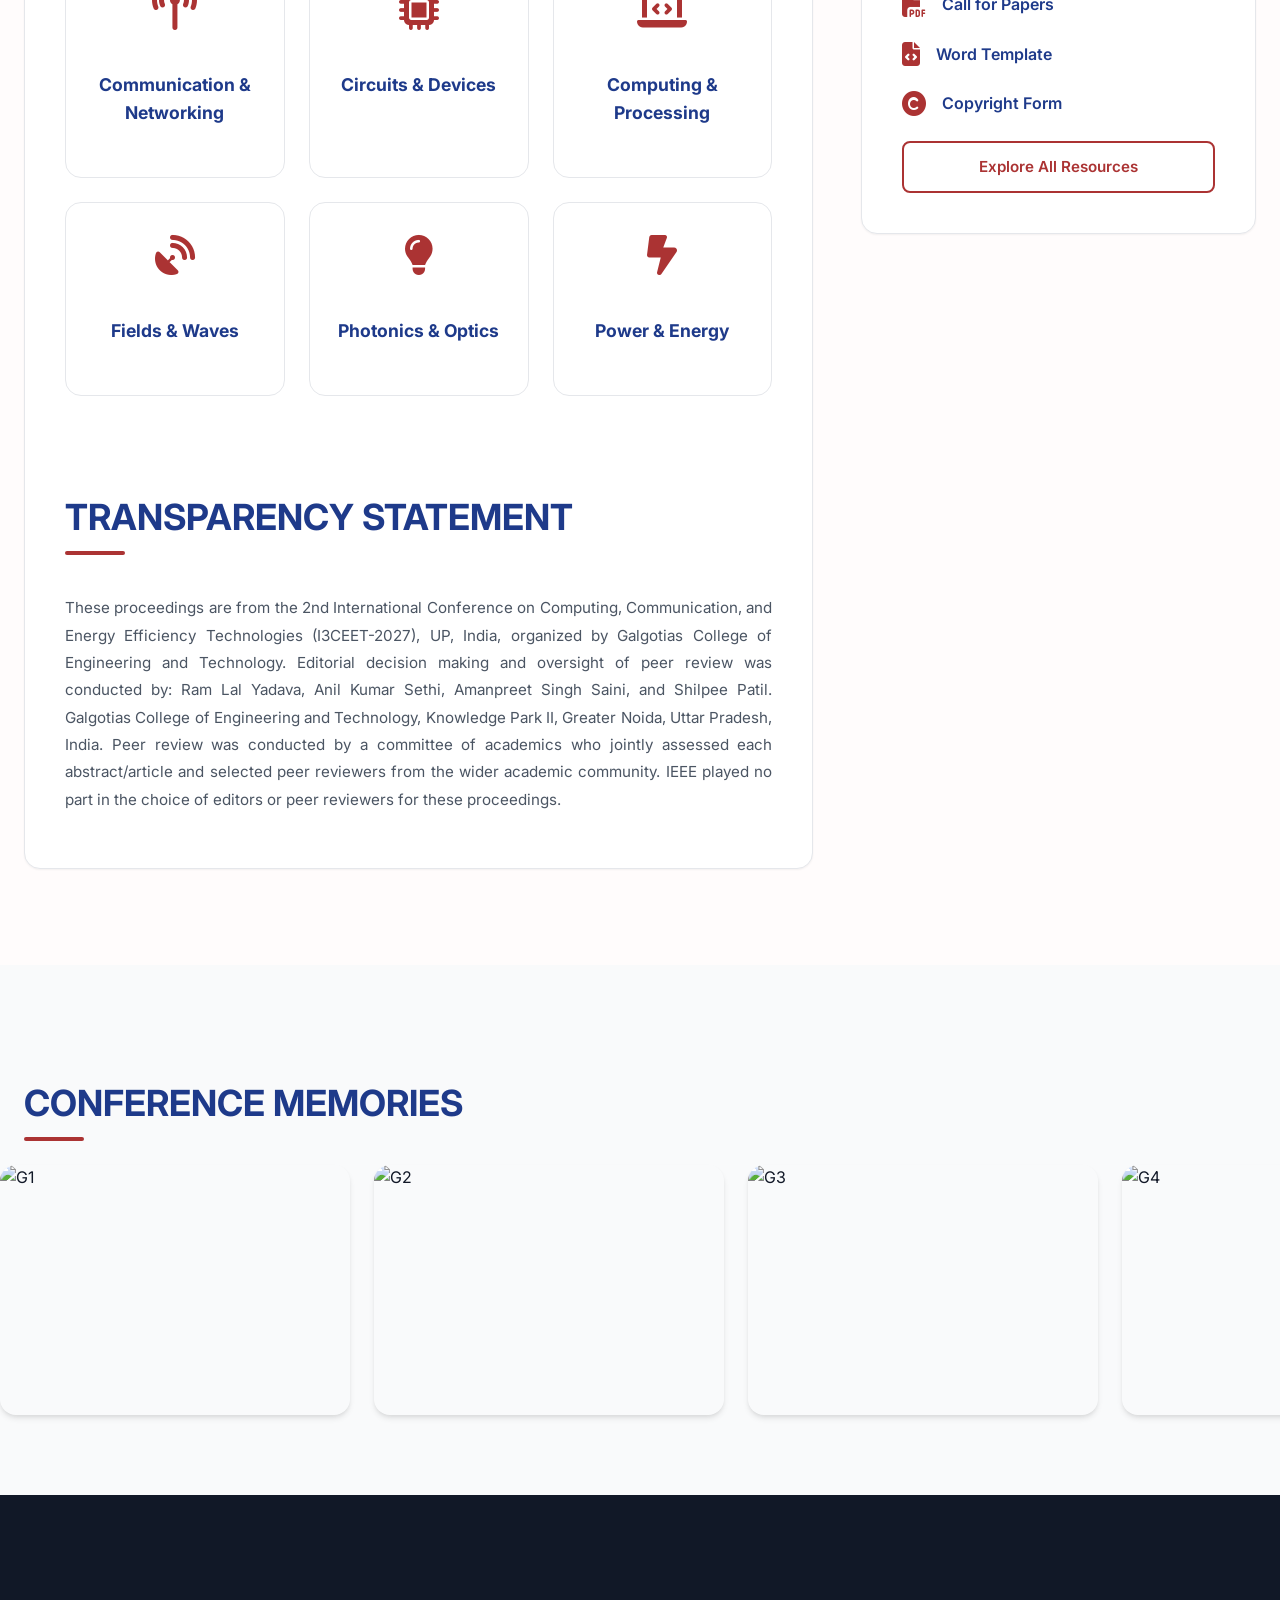
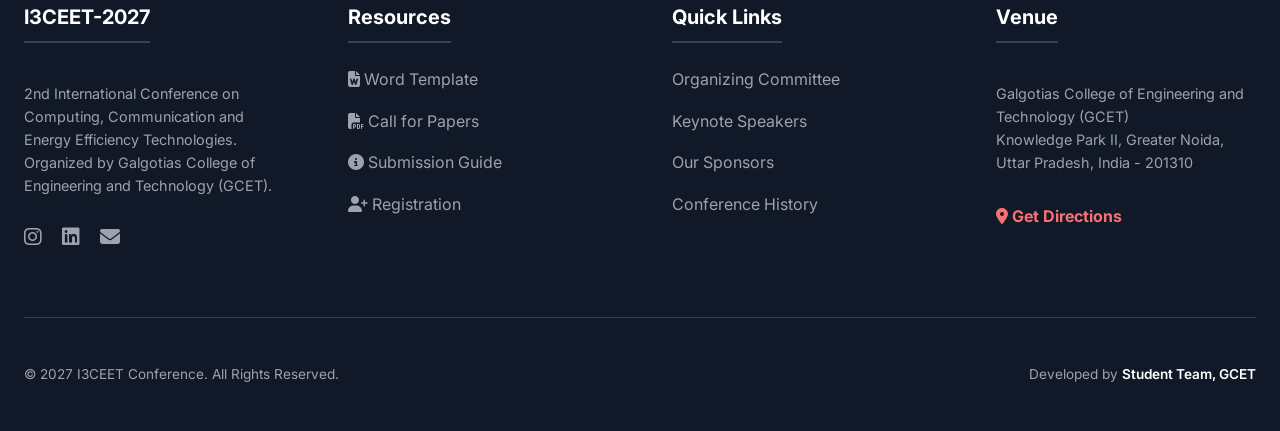
==== commit df9edd9a: "Update sponsorship inquiries and logo size in sponsors.html" ====
--- a/index.html
+++ b/index.html
@@ -216,10 +216,9 @@
                         </a>
                     </li>
                     <li style="margin-bottom: 1.5rem;">
-                        <a href="resources/Submission_Format_Doc.zip"
+                        <a href="resources/Template format.docx"
                             style="display: flex; align-items: center; gap: 1rem; color: #1e3a8a; font-weight: 600;">
-                            <i class="fa fa-file-code" style="font-size: 1.5rem; color: var(--accent);"></i> Templates
-                            (.zip)
+                            <i class="fa fa-file-code" style="font-size: 1.5rem; color: var(--accent);"></i> Word Template
                         </a>
                     </li>
                     <li style="margin-bottom: 1.5rem;">
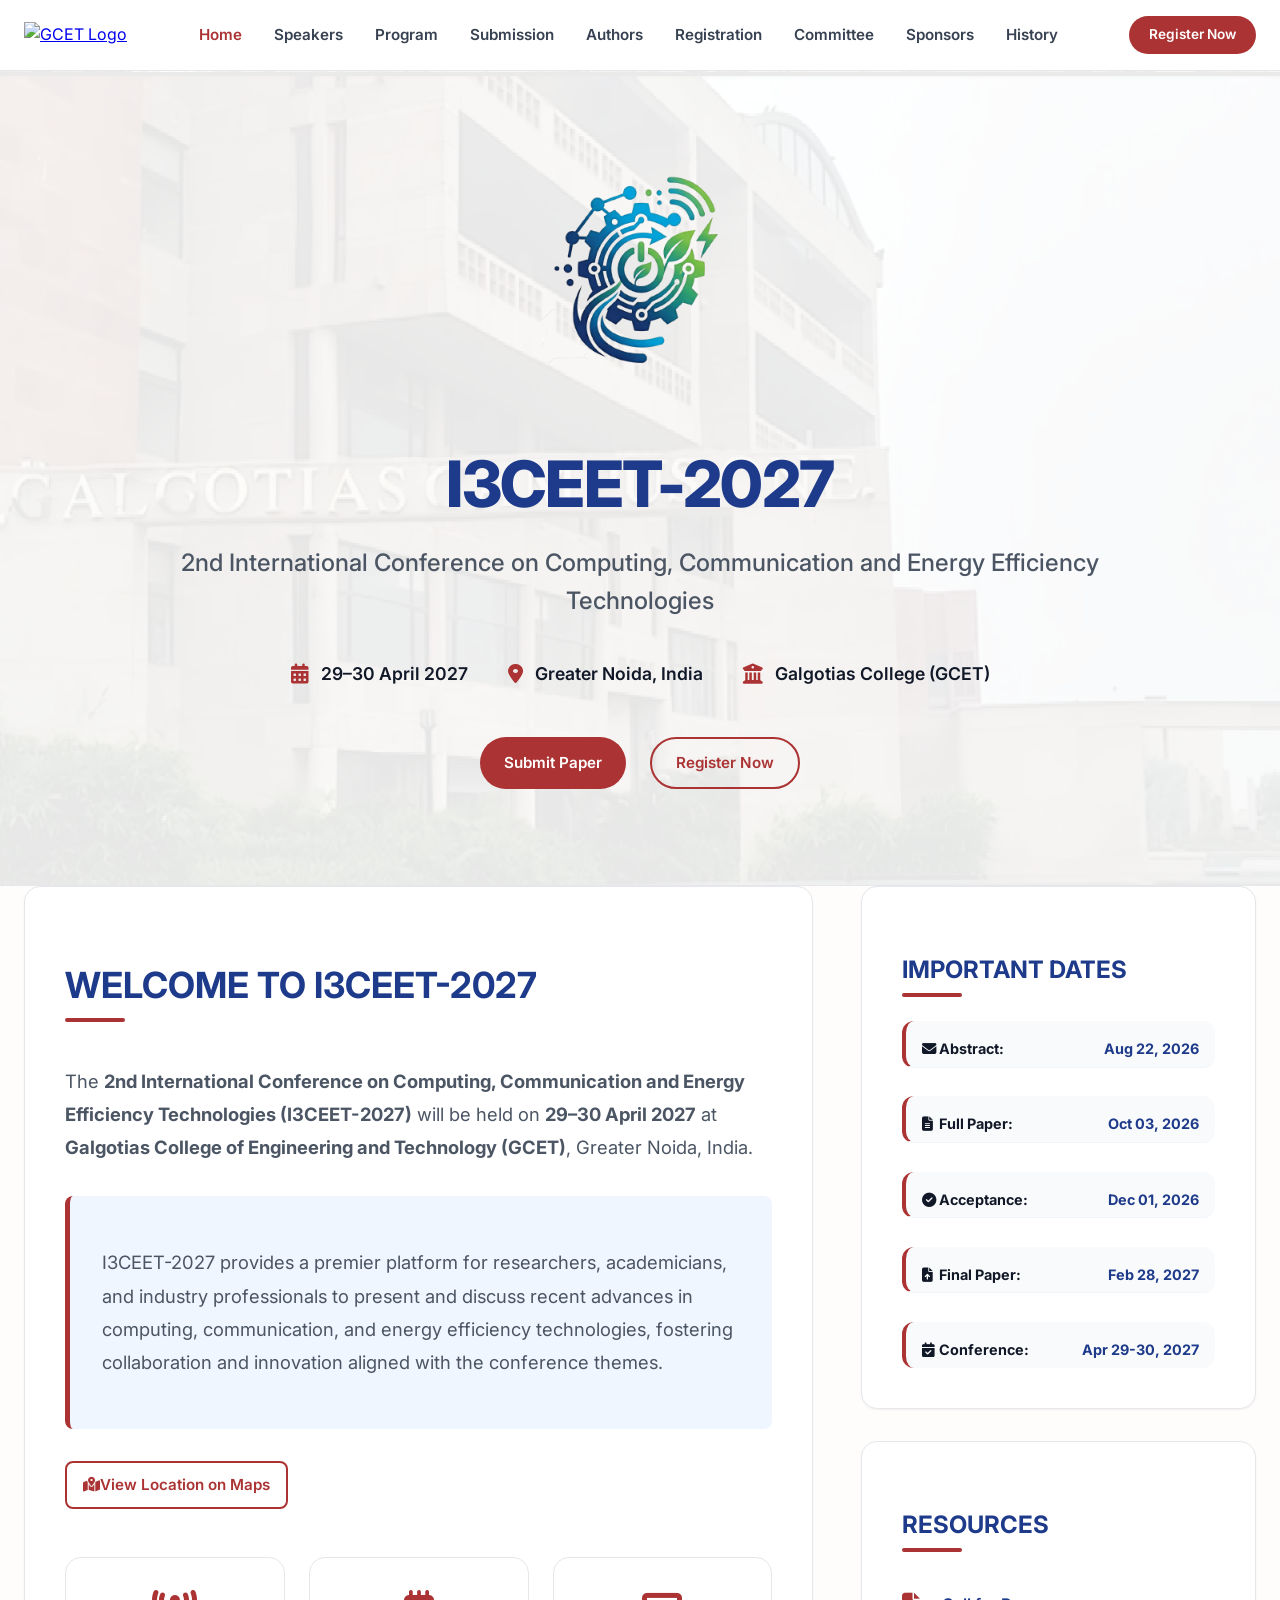
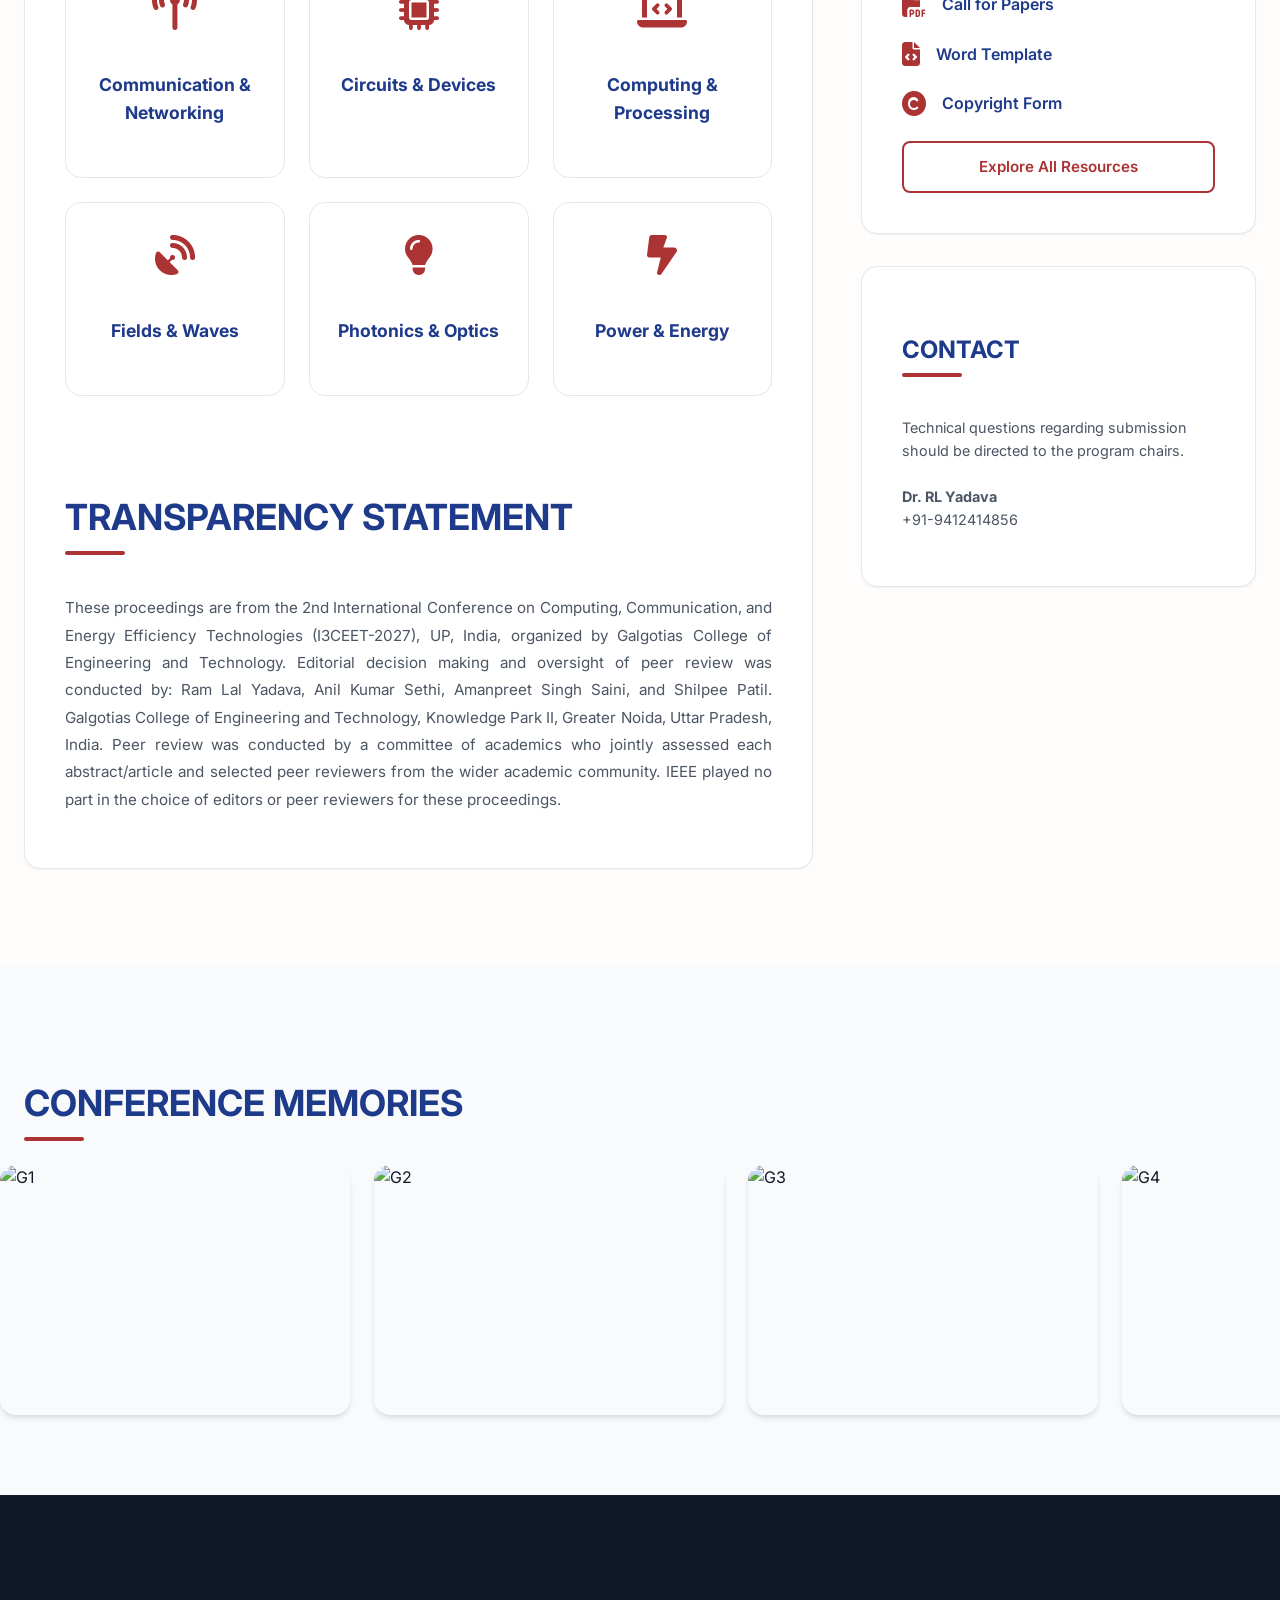
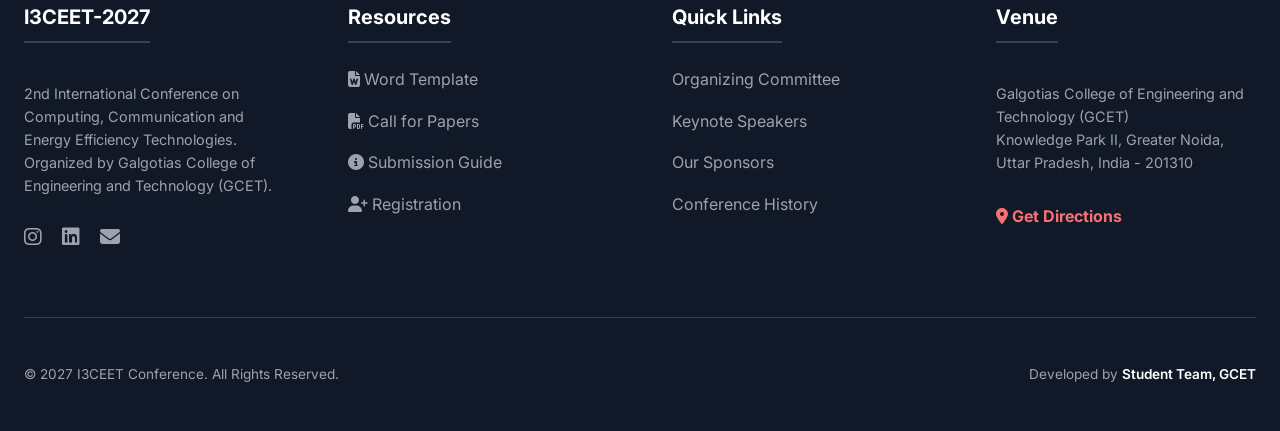
==== commit 1db79a49: "Update sponsorship information and website content" ====
--- a/index.html
+++ b/index.html
@@ -231,6 +231,15 @@
                 </ul>
                 <a href="paper-sub-guidelines.html#resources" class="btn btn-outline"
                     style="width: 100%; border-radius: 8px;">Explore All Resources</a>
+            </section>
+
+            <section class="section-card">
+                <h3 class="section-title" style="font-size: 1.5rem;">CONTACT</h3>
+                <p style="font-size: 0.9rem; color: var(--text-muted); line-height: 1.6;">
+                    Technical questions regarding submission should be directed to the program chairs.<br><br>
+                    <strong>Dr. RL Yadava</strong><br>
+                    +91-9412414856
+                </p>
             </section>
         </aside>
 
